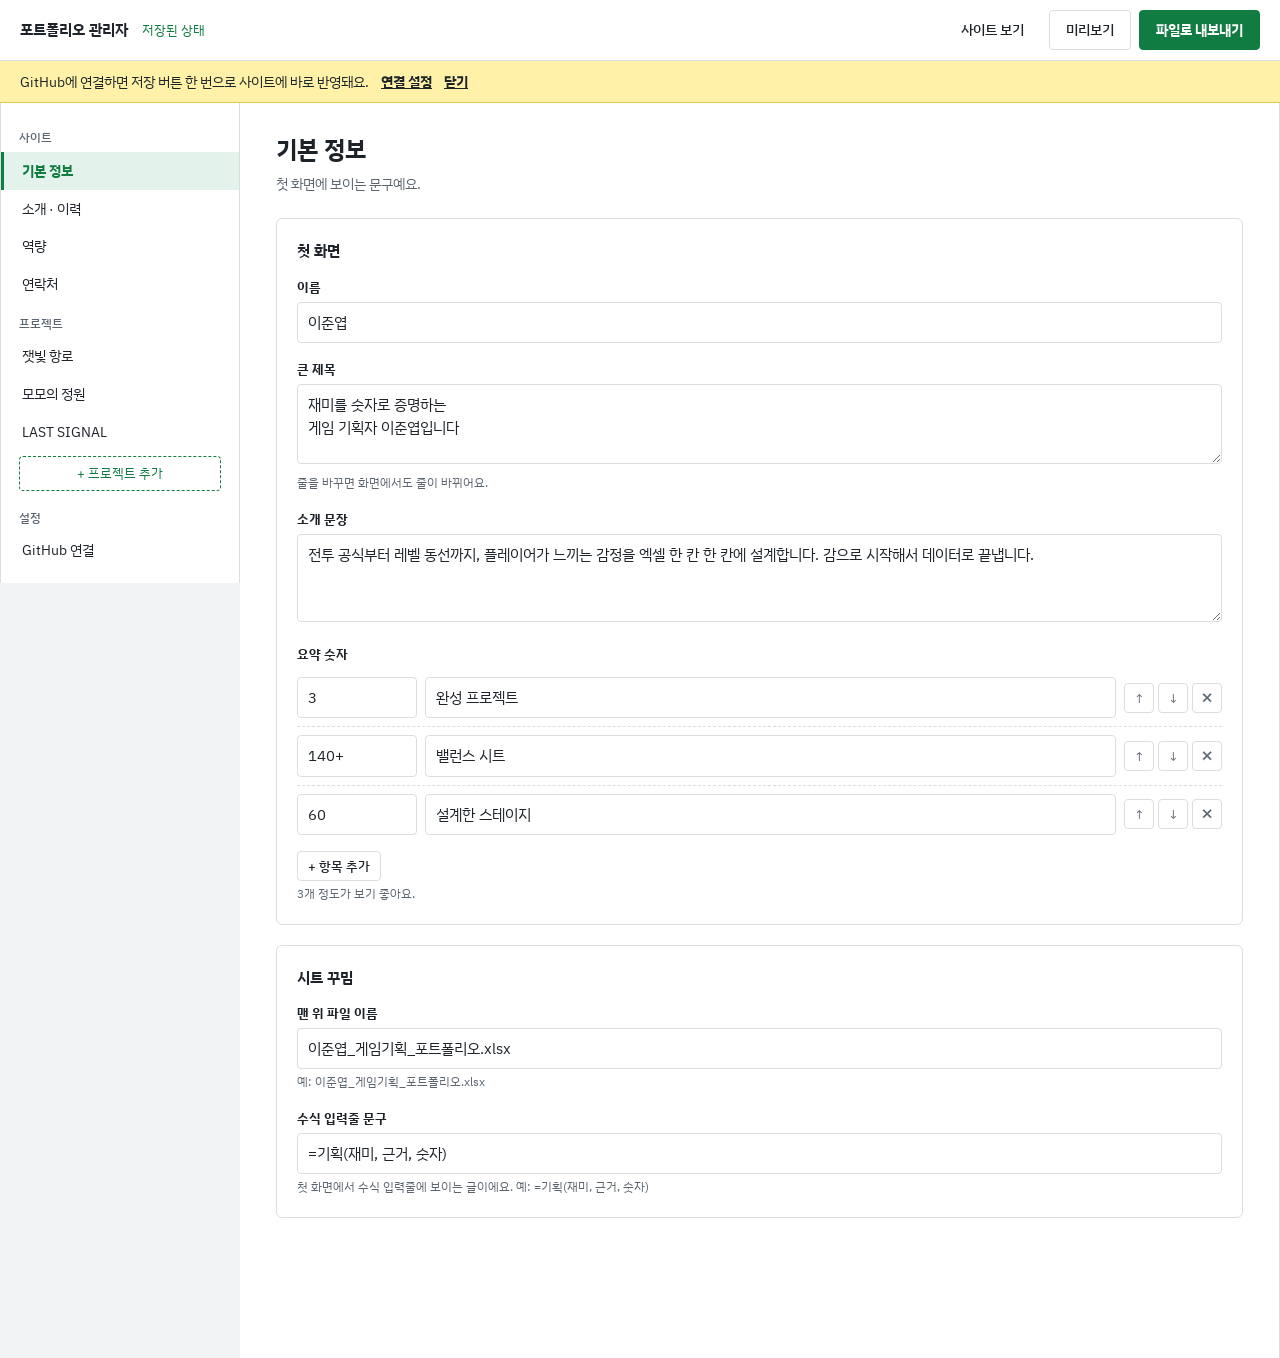
==== admin.html @ defd86a0 "포트폴리오 사이트 추가" ====
<!DOCTYPE html>
<html lang="ko">
<head>
<meta charset="utf-8">
<meta name="viewport" content="width=device-width, initial-scale=1">
<meta name="robots" content="noindex, nofollow">
<title>관리자 · 포트폴리오</title>
<link rel="preconnect" href="https://fonts.googleapis.com">
<link rel="preconnect" href="https://fonts.gstatic.com" crossorigin>
<link href="https://fonts.googleapis.com/css2?family=IBM+Plex+Sans+KR:wght@400;500;700&display=swap" rel="stylesheet">
<link rel="stylesheet" href="assets/admin.css">
</head>
<body>
<header class="topbar">
  <div class="brand"><b>포트폴리오 관리자</b><span id="status" class="status">불러오는 중…</span></div>
  <div class="actions">
    <a class="btn ghost" href="index.html" target="_blank" rel="noopener">사이트 보기</a>
    <button class="btn" id="btn-preview" type="button">미리보기</button>
    <button class="btn primary" id="btn-save" type="button">저장</button>
  </div>
</header>
<div id="banner" class="banner" hidden></div>
<div class="layout">
  <nav class="side" id="side" aria-label="편집 메뉴"></nav>
  <main class="panel" id="panel"></main>
</div>
<script src="assets/common.js"></script>
<script src="assets/admin.js"></script>
</body>
</html>
---- assets/admin.css ----
:root{
  --paper:#FFFFFF; --grid:#D9DEE3; --head:#F1F3F5; --ink:#1D2329; --muted:#5B6570;
  --sel:#107C41; --sel-soft:#E3F2EA; --warn:#B4231B; --warn-soft:#FBE9E7; --mark:#FFF2A8;
  --font:'IBM Plex Sans KR','Noto Sans CJK KR','Apple SD Gothic Neo',sans-serif;
}
*{box-sizing:border-box;margin:0;padding:0}
body{font-family:var(--font);color:var(--ink);background:var(--head);font-size:15px;line-height:1.55;word-break:keep-all}
:focus-visible{outline:2px solid var(--sel);outline-offset:2px}
button,input,textarea,select{font:inherit;color:inherit}
a{color:inherit}

.topbar{position:sticky;top:0;z-index:20;display:flex;justify-content:space-between;align-items:center;gap:16px;padding:10px 20px;background:var(--paper);border-bottom:1px solid var(--grid);flex-wrap:wrap}
.brand{display:flex;align-items:baseline;gap:14px;flex-wrap:wrap}
.status{font-size:13px;color:var(--muted)}
.status.dirty{color:#9A6A00}
.status.ok{color:var(--sel)}
.actions{display:flex;gap:8px;flex-wrap:wrap}
.btn{display:inline-flex;align-items:center;gap:6px;padding:8px 16px;border:1px solid var(--grid);background:var(--paper);font-weight:500;font-size:14px;cursor:pointer;text-decoration:none;border-radius:4px}
.btn:hover{border-color:var(--sel);color:var(--sel)}
.btn.primary{background:var(--sel);border-color:var(--sel);color:#fff;font-weight:700}
.btn.primary:hover{background:#0B6634;color:#fff}
.btn.ghost{border-color:transparent}
.btn.small{padding:4px 10px;font-size:13px}
.btn.danger:hover{border-color:var(--warn);color:var(--warn)}
.btn:disabled{opacity:.5;cursor:wait}

.banner{padding:10px 20px;font-size:14px;background:var(--mark);border-bottom:1px solid #E0C84A;display:flex;gap:12px;align-items:center;flex-wrap:wrap}
.banner.err{background:var(--warn-soft);border-color:#E5A39C;color:var(--warn)}
.banner.ok{background:var(--sel-soft);border-color:#A9D3BB;color:#0B5A2E}
.banner button{background:none;border:0;text-decoration:underline;cursor:pointer;font-weight:700;color:inherit}

.layout{display:grid;grid-template-columns:240px 1fr;max-width:1280px;margin:0 auto;min-height:calc(100vh - 60px)}
.side{background:var(--paper);border-right:1px solid var(--grid);border-left:1px solid var(--grid);padding:14px 0;position:sticky;top:57px;align-self:start;max-height:calc(100vh - 57px);overflow:auto}
.side h3{font-size:12px;color:var(--muted);font-weight:500;padding:12px 18px 4px}
.side button.item{display:block;width:100%;text-align:left;padding:8px 18px;border:0;background:none;cursor:pointer;font-size:14px;border-left:3px solid transparent}
.side button.item:hover{background:var(--head)}
.side button.item.on{background:var(--sel-soft);border-left-color:var(--sel);font-weight:700;color:var(--sel)}
.side button.add{margin:6px 18px;font-size:13px;color:var(--sel);background:none;border:1px dashed var(--sel);padding:6px 10px;cursor:pointer;width:calc(100% - 36px);border-radius:4px}

.panel{padding:28px 36px 120px;background:var(--paper);border-right:1px solid var(--grid)}
.panel h2{font-size:24px;margin-bottom:4px}
.panel .desc{color:var(--muted);margin-bottom:24px;font-size:14px}
.group{border:1px solid var(--grid);border-radius:6px;padding:20px;margin-bottom:20px}
.group > h4{font-size:15px;margin-bottom:14px;display:flex;justify-content:space-between;align-items:center;gap:10px}
.field{margin-bottom:16px}
.field:last-child{margin-bottom:0}
.field > label,.field > .label{display:block;font-size:13px;font-weight:700;margin-bottom:5px}
.field .hint{font-size:12px;color:var(--muted);margin-top:4px}
input[type=text],input[type=number],input[type=email],input[type=url],input[type=password],textarea{width:100%;border:1px solid var(--grid);border-radius:4px;padding:8px 10px;background:#fff}
input:focus,textarea:focus{border-color:var(--sel);outline:none;box-shadow:0 0 0 3px var(--sel-soft)}
textarea{min-height:80px;resize:vertical}
.row{display:grid;gap:10px;align-items:start}
.list .item-row{display:grid;gap:8px;align-items:center;padding:8px 0;border-top:1px dashed var(--grid)}
.list .item-row:first-child{border-top:0}
.ctrl{display:flex;gap:4px}
.ctrl button{width:30px;height:30px;border:1px solid var(--grid);background:#fff;border-radius:4px;cursor:pointer;font-size:13px;color:var(--muted)}
.ctrl button:hover{border-color:var(--sel);color:var(--sel)}
.ctrl button.del:hover{border-color:var(--warn);color:var(--warn)}
.list .add-row{margin-top:8px}

/* 이미지 */
.img-field{display:flex;gap:16px;align-items:flex-start;flex-wrap:wrap}
.thumb{width:220px;aspect-ratio:16/10;border:1px solid var(--grid);background:var(--head) center/cover no-repeat;border-radius:4px;display:grid;place-items:center;color:var(--muted);font-size:12px}
.img-field .btns{display:flex;flex-direction:column;gap:6px}
.gallery{display:flex;flex-wrap:wrap;gap:12px}
.gallery .g{position:relative}
.gallery .g .thumb{width:160px}
.gallery .g .ctrl{position:absolute;top:6px;right:6px}
.drop{white-space:pre-line;border:1px dashed var(--grid);border-radius:4px;padding:14px;text-align:center;color:var(--muted);font-size:13px;cursor:pointer;width:160px;aspect-ratio:16/10;display:grid;place-items:center;background:#fff}
.drop:hover,.drop.over{border-color:var(--sel);color:var(--sel);background:var(--sel-soft)}

/* 리치 에디터 */
.rte-wrap{border:1px solid var(--grid);border-radius:4px;background:#fff}
.rte-wrap:focus-within{border-color:var(--sel);box-shadow:0 0 0 3px var(--sel-soft)}
.rte-bar{display:flex;flex-wrap:wrap;gap:2px;padding:6px;border-bottom:1px solid var(--grid);background:var(--head);border-radius:4px 4px 0 0;position:sticky;top:57px;z-index:2}
.rte-bar button{min-width:32px;height:30px;padding:0 8px;border:1px solid transparent;background:none;border-radius:4px;cursor:pointer;font-size:13px}
.rte-bar button:hover{background:#fff;border-color:var(--grid)}
.rte-bar .sep{width:1px;background:var(--grid);margin:4px 4px}
.rte{min-height:140px;padding:14px 16px;outline:none;line-height:1.7}
.rte:empty::before{content:attr(data-placeholder);color:#9AA3AC}
.rte p{margin:0 0 10px}
.rte h3{font-size:19px;margin:14px 0 6px}
.rte h4{font-size:16px;margin:12px 0 4px}
.rte ul,.rte ol{padding-left:22px;margin:0 0 10px}
.rte blockquote{border-left:3px solid var(--sel);padding-left:12px;color:var(--muted);margin:8px 0}
.rte img{max-width:100%;max-height:360px;width:auto;display:block;margin:10px 0;border:1px solid var(--grid)}
.rte img.picked{outline:3px solid var(--sel)}
.rte a{color:var(--sel)}

.file-row{grid-template-columns:1.4fr .8fr 1.6fr auto auto}
.settings dl{display:grid;grid-template-columns:120px 1fr;gap:6px 12px;font-size:14px}
.steps{padding-left:20px;font-size:14px}
.steps li{margin:4px 0}
.check{display:flex;gap:8px;align-items:center;font-size:14px}
code{background:var(--head);padding:1px 6px;border-radius:3px;font-size:13px}

@media (max-width:860px){
  .layout{grid-template-columns:1fr}
  .side{position:static;max-height:none;display:flex;flex-wrap:wrap;gap:4px;padding:10px;border-bottom:1px solid var(--grid)}
  .side h3{display:none}
  .side button.item{width:auto;border-left:0;border-radius:4px;padding:6px 10px}
  .side button.add{width:auto;margin:0}
  .panel{padding:20px 16px 100px}
  .file-row{grid-template-columns:1fr 1fr}
  .row{grid-template-columns:1fr!important}
  .rte-bar{top:0}
}
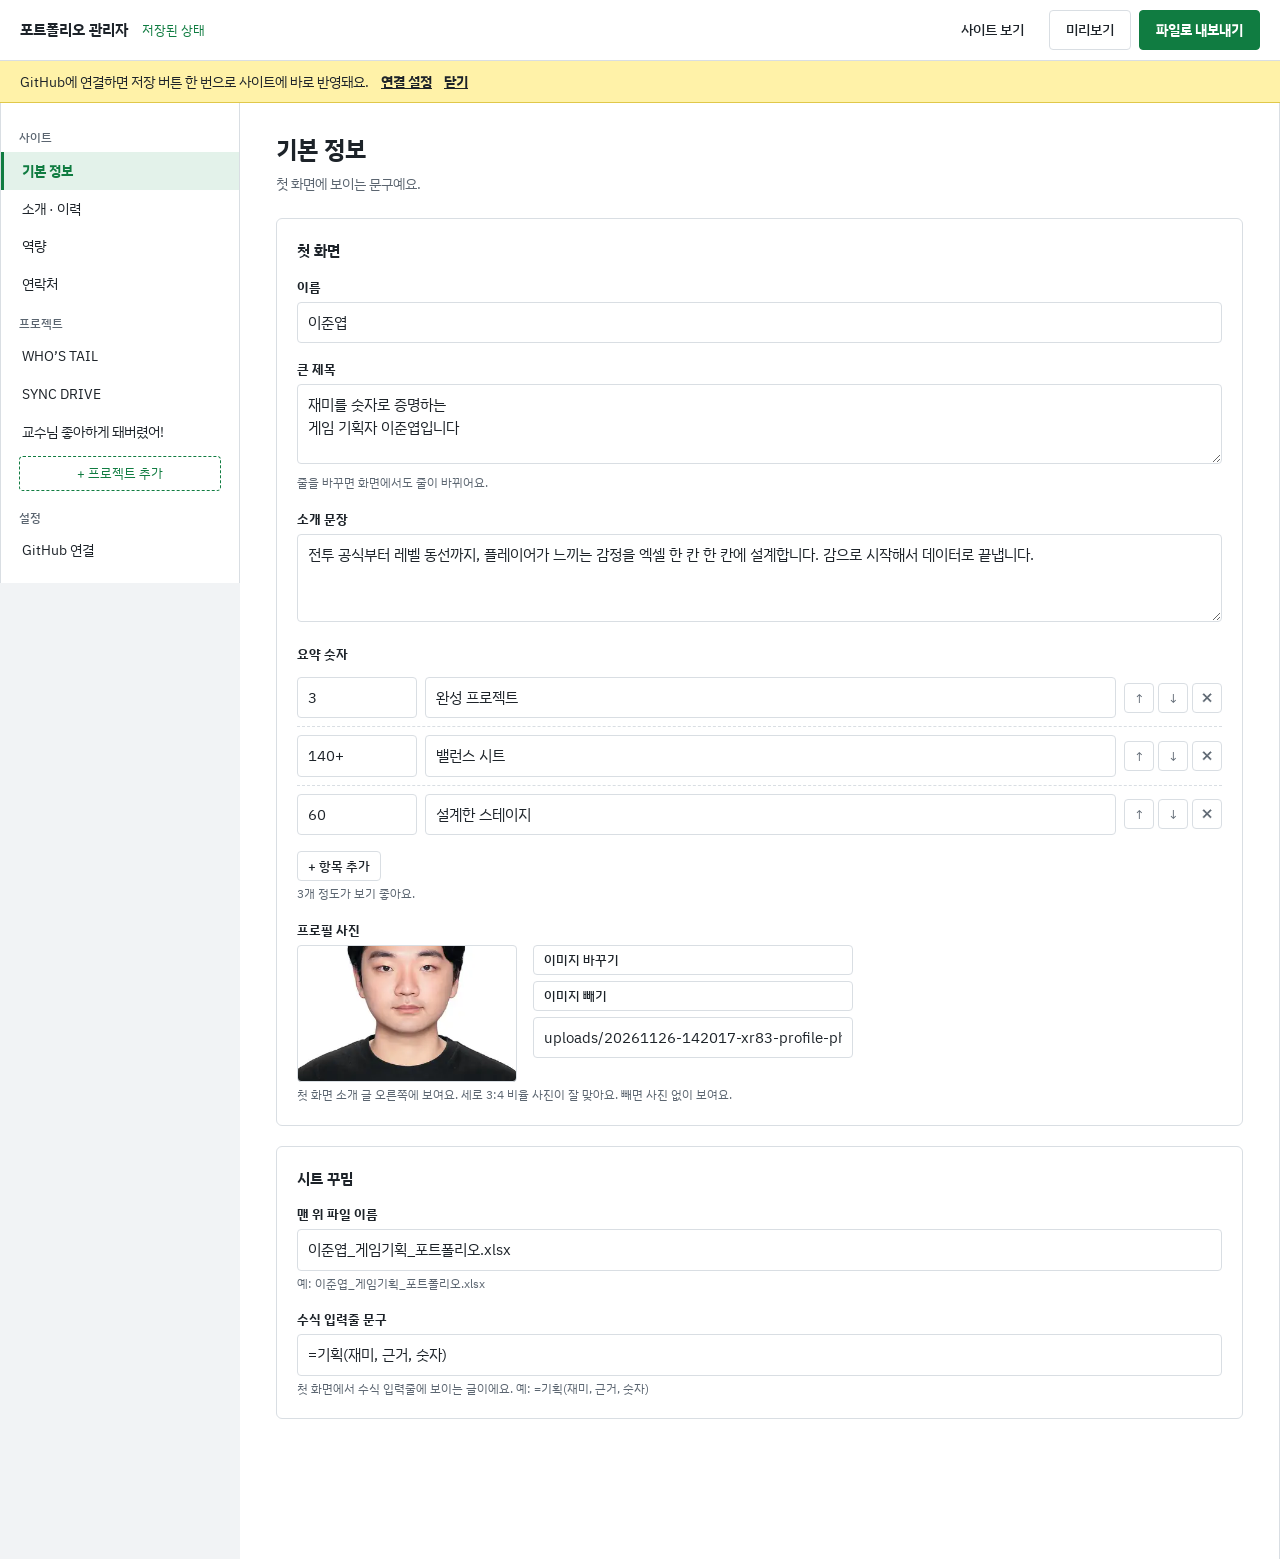
==== commit 22eb7bc6: "CSS·JS 캐시 갱신용 버전 표시" ====
--- a/admin.html
+++ b/admin.html
@@ -8,7 +8,7 @@
 <link rel="preconnect" href="https://fonts.googleapis.com">
 <link rel="preconnect" href="https://fonts.gstatic.com" crossorigin>
 <link href="https://fonts.googleapis.com/css2?family=IBM+Plex+Sans+KR:wght@400;500;700&display=swap" rel="stylesheet">
-<link rel="stylesheet" href="assets/admin.css">
+<link rel="stylesheet" href="assets/admin.css?v=20261126b">
 </head>
 <body>
 <header class="topbar">
@@ -24,7 +24,7 @@
   <nav class="side" id="side" aria-label="편집 메뉴"></nav>
   <main class="panel" id="panel"></main>
 </div>
-<script src="assets/common.js"></script>
-<script src="assets/admin.js"></script>
+<script src="assets/common.js?v=20261126b"></script>
+<script src="assets/admin.js?v=20261126b"></script>
 </body>
 </html>
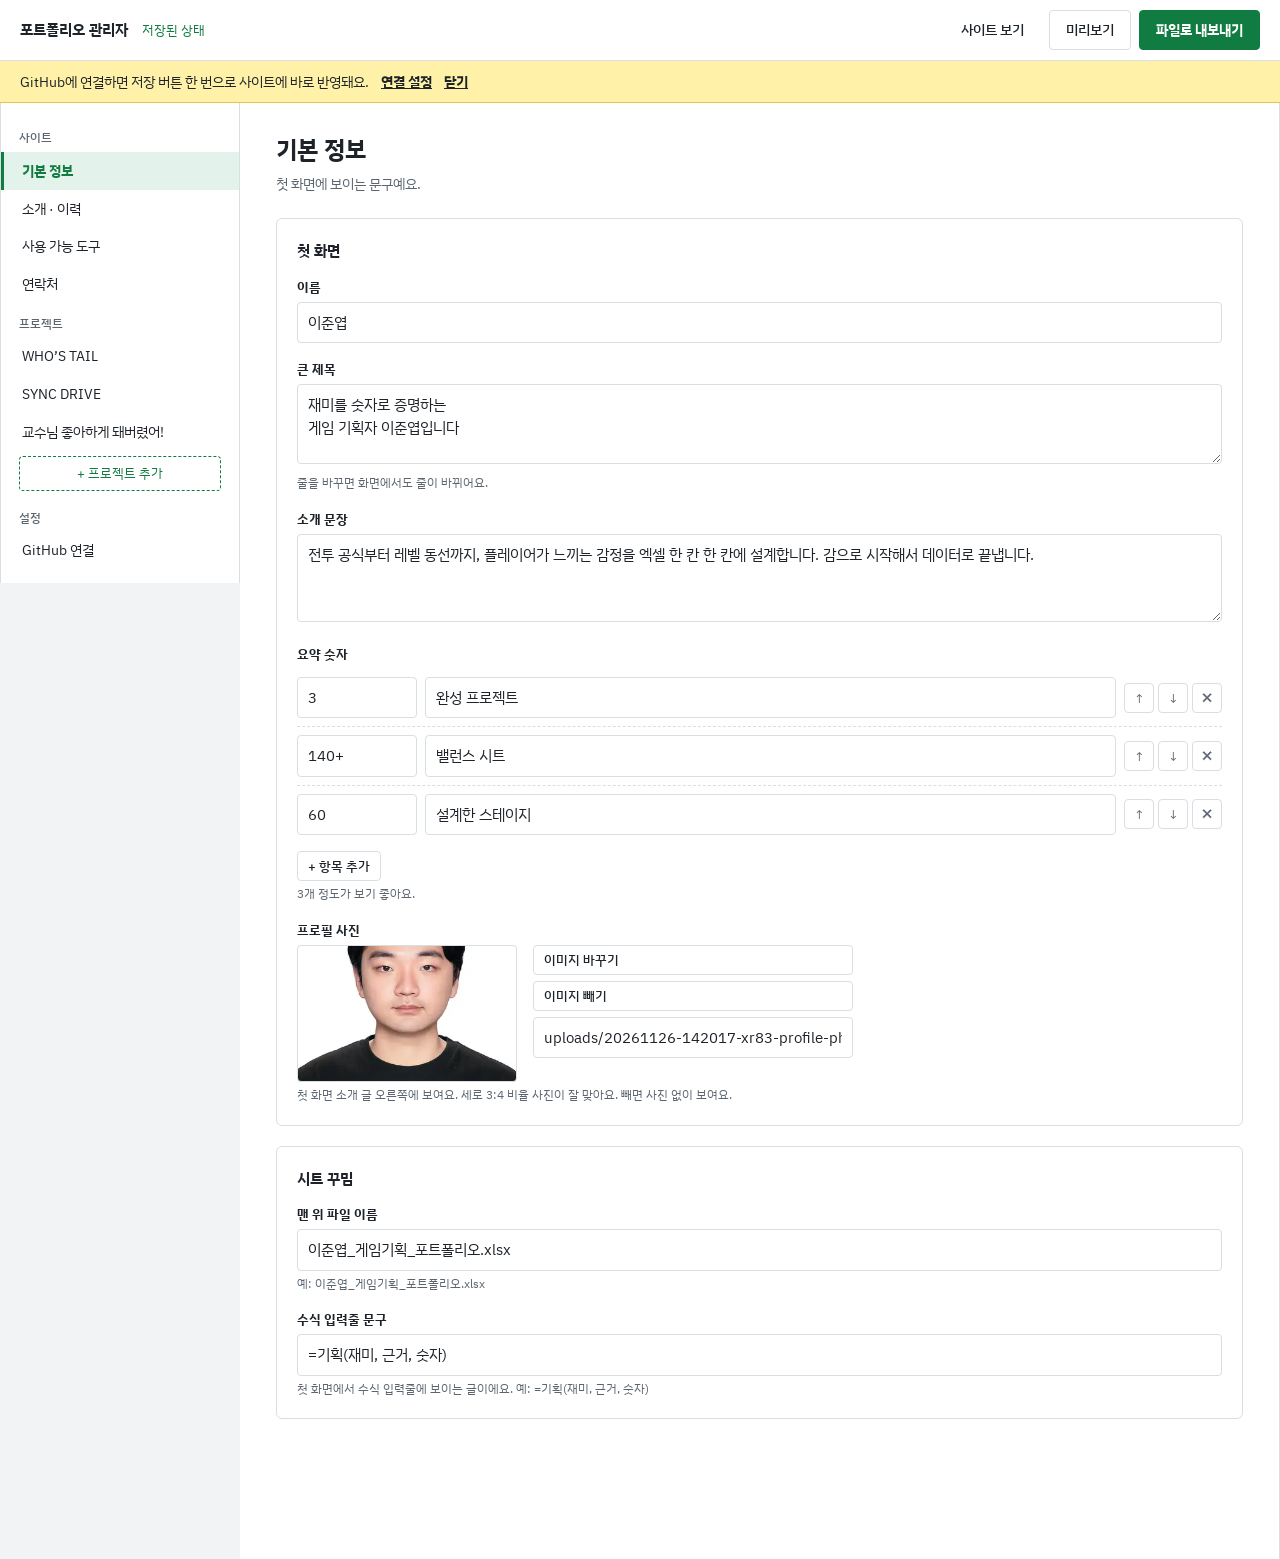
==== commit ccb1663c: "역량 → 사용 가능 도구" ====
--- a/admin.html
+++ b/admin.html
@@ -8,7 +8,7 @@
 <link rel="preconnect" href="https://fonts.googleapis.com">
 <link rel="preconnect" href="https://fonts.gstatic.com" crossorigin>
 <link href="https://fonts.googleapis.com/css2?family=IBM+Plex+Sans+KR:wght@400;500;700&display=swap" rel="stylesheet">
-<link rel="stylesheet" href="assets/admin.css?v=20261126b">
+<link rel="stylesheet" href="assets/admin.css?v=20261126f">
 </head>
 <body>
 <header class="topbar">
@@ -24,7 +24,7 @@
   <nav class="side" id="side" aria-label="편집 메뉴"></nav>
   <main class="panel" id="panel"></main>
 </div>
-<script src="assets/common.js?v=20261126b"></script>
-<script src="assets/admin.js?v=20261126b"></script>
+<script src="assets/common.js?v=20261126f"></script>
+<script src="assets/admin.js?v=20261126f"></script>
 </body>
 </html>
